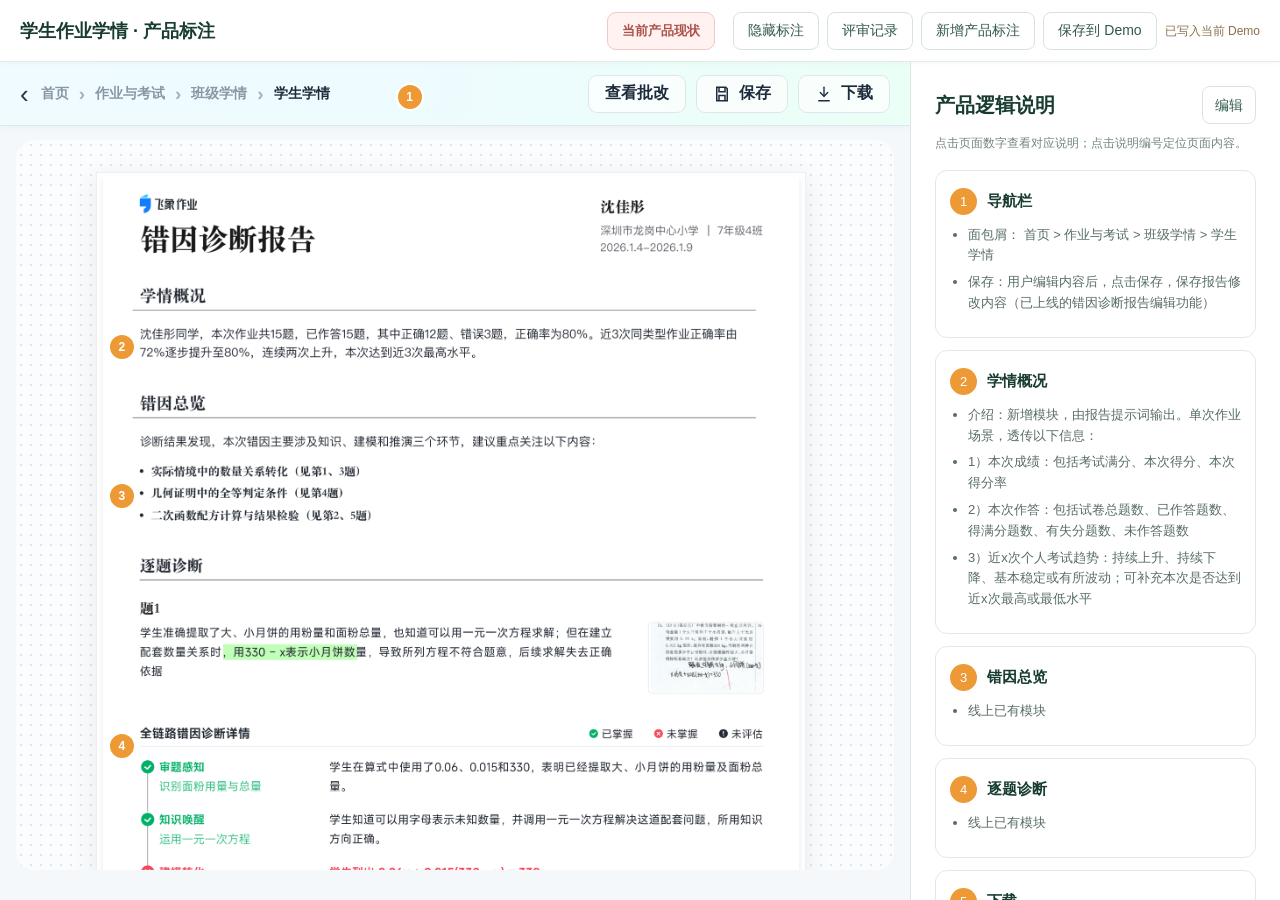
==== student.html @ 7cf66d48 "Merge class and student learning reports" ====
<!doctype html>
<html lang="zh-CN">
<head>
  <meta charset="utf-8">
  <meta name="viewport" content="width=device-width,initial-scale=1">
  <title>学生作业学情 · 产品标注</title>
  <style>
/* PinMark product-review skin. Keep these defaults consistent across demos. */
:root{--pm-orange:#ed9a36;--pm-ink:#183d30;--pm-muted:#586d62;--pm-line:#e1e9e4;--pm-selected:#fff8ed;--pm-selected-ring:#f8d6a4;--pm-panel-width:370px}
.pm-layout{display:grid;grid-template-columns:minmax(0,1fr) var(--pm-panel-width);height:calc(100vh - 62px);min-height:0}
.pm-layout>iframe{width:100%;height:100%;border:0;background:white}
.pm-layout.pm-notes-hidden{grid-template-columns:minmax(0,1fr)}
.pm-layout.pm-notes-hidden>.pm-panel{display:none}
.pm-panel{box-sizing:border-box;overflow:auto;background:white;border-left:1px solid #dce7e1;padding:24px;color:var(--pm-ink);font:14px/1.6 -apple-system,BlinkMacSystemFont,"PingFang SC","Microsoft YaHei",sans-serif}
.pm-panel.pm-floating{position:fixed;right:0;top:62px;bottom:0;width:var(--pm-panel-width);z-index:2147483644}
.pm-panel[hidden]{display:none!important}
.pm-panel h2{margin:0;font-size:20px;font-weight:700}
.pm-panel .pm-intro{color:#72867b;font-size:12px;margin:10px 0 16px}
.pm-note{box-sizing:border-box;padding:17px 14px;border:1px solid var(--pm-line);border-radius:12px;margin:12px 0;background:white;scroll-margin:20px}
.pm-note[data-active=true]{border-color:#e9a34d;background:var(--pm-selected);box-shadow:0 0 0 2px var(--pm-selected-ring)}
.pm-note h3{display:flex;align-items:center;gap:10px;font-size:15px;margin:0 0 10px;color:var(--pm-ink);line-height:1.6}
.pm-note ul{margin:0;padding-left:18px;font-size:13px;color:var(--pm-muted)}
.pm-note li{margin:6px 0;overflow-wrap:anywhere}
[data-pinmark-ui] button{cursor:pointer;font:inherit;border:1px solid #d8e5de;background:white;border-radius:8px;padding:7px 12px;color:#315847}
[data-pinmark-ui] button:hover{background:#f5f8f6}
[data-pinmark-ui] button:focus-visible{outline:2px solid var(--pm-orange);outline-offset:3px}
[data-pinmark-ui] .pm-number,[data-pinmark-ui] .pm-number:hover,[data-pinmark-ui] .pm-number:focus{box-sizing:border-box;display:inline-grid;place-items:center;flex:none;min-width:27px;height:27px;padding:0 5px;border:0;border-radius:50%;background:var(--pm-orange);color:white;font:400 13px/1 sans-serif}
.pm-actions{display:flex;gap:6px;flex-wrap:wrap;margin-top:12px}
.pm-actions button{font-size:12px;padding:4px 8px}
.pm-controls{display:inline-flex;gap:8px;align-items:center;flex-wrap:wrap}
.pm-controls button[aria-pressed=true]{border-color:var(--pm-orange);box-shadow:0 0 0 2px #fbe4c5}
.pm-status{font:12px/1.5 sans-serif;max-width:250px;color:#71572e}
.pm-review-list{border-top:1px solid var(--pm-line);padding-top:18px;margin-top:22px}
#pm-editor{box-sizing:border-box;position:fixed;z-index:2147483647;width:340px;max-width:calc(100vw - 16px);max-height:calc(100vh - 16px);overflow:auto;padding:16px;background:white;border:2px solid var(--pm-orange);border-radius:12px;box-shadow:0 12px 44px #0004;color:var(--pm-ink);font:14px/1.5 sans-serif}
#pm-editor[hidden],#pm-editor [hidden]{display:none!important}
#pm-editor label{display:block;margin:8px 0}
#pm-editor input,#pm-editor textarea{box-sizing:border-box;width:100%;padding:8px;border:1px solid #ccd4cf;border-radius:6px;font:inherit}
#pm-editor textarea{height:125px;resize:vertical}
#pm-editor .pm-error{color:#aa3424;min-height:20px}
@media(max-width:1000px){:root{--pm-panel-width:290px}.pm-panel{padding:14px}}

  </style>
  <style>
    :root{
      --brand:#1677ff;
      --ink:#172033;
      --muted:#798494;
      --line:#e6edf3;
      --shell:#f6f9fc;
      --toolbar-height:62px;
      --app-header-height:64px;
    }
    *{box-sizing:border-box}
    html{height:100%;overflow:hidden;background:#f4f8fb;color:var(--ink);font-family:-apple-system,BlinkMacSystemFont,"PingFang SC","Microsoft YaHei",sans-serif}
    body{height:100%;margin:0;min-width:1120px;overflow:hidden;background:#f4f8fb}
    button{font:inherit}

    #pinmarkReviewToolbar{
      position:fixed;inset:0 0 auto 0;height:var(--toolbar-height);z-index:2147483645;
      display:flex;align-items:center;gap:18px;padding:0 20px;background:#fff;
      border-bottom:1px solid #e5ece8;color:#183d30;
      box-shadow:0 1px 5px rgba(30,61,48,.04);
    }
    .pinmark-review-title{font-size:18px;white-space:nowrap;margin-right:auto}
    #pinmarkReviewToolbar .pinmark-current-product-button{
      flex:0 0 auto;min-height:38px;padding:7px 14px;border:1px solid #f0c8c4;border-radius:9px;
      background:#fff2f1;color:#ad514a;font-size:13px;font-weight:650;white-space:nowrap;
    }
    #pinmarkReviewToolbar .pinmark-current-product-button:hover{border-color:#e9b3ae;background:#ffe9e7;color:#98433d}
    #pinmarkReviewToolbar .pinmark-current-product-button:active{transform:translateY(1px)}
    #pinmarkReviewToolbar .pm-controls{flex-wrap:nowrap}
    #pinmarkReviewToolbar .pm-controls button{height:38px;padding:0 14px;border-color:#d7e4dc;font-size:14px;white-space:nowrap}
    #pinmarkReviewToolbar .pm-status{display:inline-block;max-width:210px;overflow:hidden;text-overflow:ellipsis;white-space:nowrap;color:#8a7048}
    #pinmarkProductNotes.pm-floating{top:var(--toolbar-height)}
    .pinmark-current-product-modal[hidden]{display:none!important}
    .pinmark-current-product-modal{position:fixed;inset:0;z-index:2147483646;display:flex;align-items:center;justify-content:center;padding:clamp(16px,3vw,48px);background:rgba(30,36,43,.48);backdrop-filter:blur(5px);-webkit-backdrop-filter:blur(5px)}
    .pinmark-current-product-dialog{display:flex;width:min(92vw,1040px);max-height:90vh;overflow:hidden;flex-direction:column;border:1px solid rgba(225,230,236,.96);border-radius:18px;background:#fff;box-shadow:0 28px 90px rgba(23,31,41,.28)}
    .pinmark-current-product-head{display:flex;flex:0 0 60px;align-items:center;padding:0 18px 0 22px;border-bottom:1px solid #edf0f3;background:#fff}
    .pinmark-current-product-title{margin:0;color:#28313d;font-size:17px;font-weight:680}
    .pinmark-current-product-close{display:inline-flex;align-items:center;justify-content:center;width:34px;height:34px;margin-left:auto;padding:0;border:0;border-radius:9px;background:#f2f4f7;color:#4e5969;font-size:22px;line-height:1;cursor:pointer}
    .pinmark-current-product-close:hover{background:#e9edf2;color:#1d2733}
    .pinmark-current-product-body{min-height:0;overflow:auto;padding:18px;background:#f5f7f9}
    .pinmark-current-product-image{display:block;width:100%;height:auto;border-radius:10px;background:#fff;box-shadow:0 2px 12px rgba(38,52,68,.08)}
    body.pinmark-current-product-open{overflow:hidden}
    body.pinmark-current-product-open #pm-pin-layer{display:none!important}

    .app-shell{width:calc(100% - var(--pm-panel-width));height:100vh;min-height:0;padding-top:var(--toolbar-height);overflow:hidden;transition:width .18s ease}
    body:not(.pinmark-product-notes-visible) .app-shell{width:100%}
    .app-header{
      position:sticky;top:0;z-index:20;height:var(--app-header-height);
      display:flex;align-items:center;justify-content:space-between;padding:0 24px;
      border-bottom:1px solid rgba(218,231,237,.9);
      background:linear-gradient(100deg,#effbff 0%,#eefbff 45%,#eafff6 100%);
      box-shadow:0 2px 8px rgba(33,76,92,.04);
    }
    .breadcrumb{display:flex;align-items:center;gap:10px;font-weight:600;font-size:14px;color:#8b96a3}
    .breadcrumb a{color:inherit;text-decoration:none}
    .breadcrumb a:hover{color:#202a3a}
    .breadcrumb .back{font-size:26px;line-height:1;color:#263142;margin-right:2px;font-weight:400}
    .breadcrumb .sep{color:#a8b0b9;font-size:19px}
    .breadcrumb .current{color:#202a3a;font-weight:750}
    .app-header-actions{display:flex;align-items:center;gap:10px}
    .app-save{
      display:inline-flex;align-items:center;gap:8px;height:38px;padding:0 16px;border:1px solid #dce7eb;border-radius:9px;
      background:rgba(255,255,255,.7);color:#1d2b3a;font-weight:650;cursor:pointer;
    }
    .app-save:hover{background:#fff;border-color:#bfd1d9}
    .app-save svg{width:18px;height:18px}

    .report-canvas{
      position:relative;height:calc(100vh - var(--toolbar-height) - var(--app-header-height) - 44px);min-height:0;
      margin:16px 20px 28px;padding:38px 56px 76px;overflow-x:hidden;overflow-y:auto;scrollbar-gutter:stable;border-radius:18px;
      background-color:#fbfcfd;
      background-image:radial-gradient(circle,#dfe6ea 1px,transparent 1.2px);
      background-size:10px 10px;
    }
    .report-canvas::-webkit-scrollbar{width:8px}
    .report-canvas::-webkit-scrollbar-track{background:transparent}
    .report-canvas::-webkit-scrollbar-thumb{border:2px solid transparent;border-radius:999px;background:#c7d1d8;background-clip:padding-box}
    .report-canvas::-webkit-scrollbar-thumb:hover{background:#aebac3;background-clip:padding-box}
    .report-wrap{position:relative;width:min(920px,calc(100% - 120px));min-width:620px;margin:0 auto}
    body:not(.pinmark-product-notes-visible) .report-wrap{width:min(920px,calc(100% - 120px))}
    .report-page{position:relative;width:100%;background:#fff;border:1px solid #edf0f2;box-shadow:0 7px 24px rgba(32,58,69,.09)}
    .report-page img{display:block;width:100%;height:auto;background:#fff}
    .report-region{position:absolute;z-index:2;left:0;right:0;background:transparent;border:0;padding:0;cursor:default}
    .report-region:focus-visible{outline:2px dashed rgba(22,119,255,.45);outline-offset:-5px}
    #reportHeaderAnchor{top:0;height:7%}
    #learningOverviewAnchor{top:7%;height:10%}
    #causeOverviewAnchor{top:17%;height:11%}
    #questionDiagnosisAnchor{top:28%;bottom:0}
    .toast{
      position:fixed;z-index:2147483643;left:calc((100% - var(--pm-panel-width))/2);top:calc(var(--toolbar-height) + 18px);
      transform:translate(-50%,-8px);padding:10px 16px;border-radius:9px;background:rgba(24,39,52,.9);color:#fff;
      font-size:14px;opacity:0;pointer-events:none;transition:.2s ease;
    }
    body:not(.pinmark-product-notes-visible) .toast{left:50%}
    .toast.show{opacity:1;transform:translate(-50%,0)}
    @media(max-width:1320px){
      body{min-width:1000px}
      .app-header{padding:0 20px}
      .report-canvas{margin:14px 16px 24px;padding:32px 40px 64px}
      .report-wrap{width:min(880px,calc(100% - 80px));min-width:600px}
    }
  </style>
</head>
<body class="pinmark-product-draft pinmark-product-notes-visible">
  <header id="pinmarkReviewToolbar" data-pinmark-ui>
    <strong class="pinmark-review-title">学生作业学情 · 产品标注</strong>
    <button class="pinmark-current-product-button" id="pinmarkCurrentProductButton" type="button">当前产品现状</button>
  </header>

  <div class="app-shell">
    <header id="appHeader" class="app-header" aria-label="页面导航">
      <nav class="breadcrumb" aria-label="面包屑">
        <a class="back" href="index.html" aria-label="返回班级作业学情">‹</a>
        <span>首页</span><span class="sep">›</span>
        <span>作业与考试</span><span class="sep">›</span>
        <a href="index.html">班级学情</a><span class="sep">›</span>
        <span class="current">学生学情</span>
      </nav>
      <div class="app-header-actions">
        <button id="viewHomeworkReviewButton" class="app-save" type="button" aria-label="查看本次作业批改">查看批改</button>
        <button id="appSaveButton" class="app-save" type="button" aria-label="保存学生学情报告">
          <svg viewBox="0 0 24 24" fill="none" stroke="currentColor" stroke-width="2" aria-hidden="true"><path d="M5 3h12l2 2v16H5z"/><path d="M8 3v6h8V3M8 21v-7h8v7"/></svg>
          保存
        </button>
        <button id="reportDownloadButton" class="app-save" type="button" aria-label="下载错因诊断报告 PDF">
          <svg viewBox="0 0 24 24" fill="none" stroke="currentColor" stroke-width="1.8" stroke-linecap="round" stroke-linejoin="round" aria-hidden="true"><path d="M12 3v12"/><path d="m7 10 5 5 5-5"/><path d="M5 21h14"/></svg>
          下载
        </button>
      </div>
    </header>

    <main id="reportCanvas" class="report-canvas">
      <div class="report-wrap">
        <article id="reportPage" class="report-page" aria-label="沈佳彤单次作业错因诊断报告">
          <img id="reportImage" alt="沈佳彤单次作业错因诊断报告" src="[data-uri]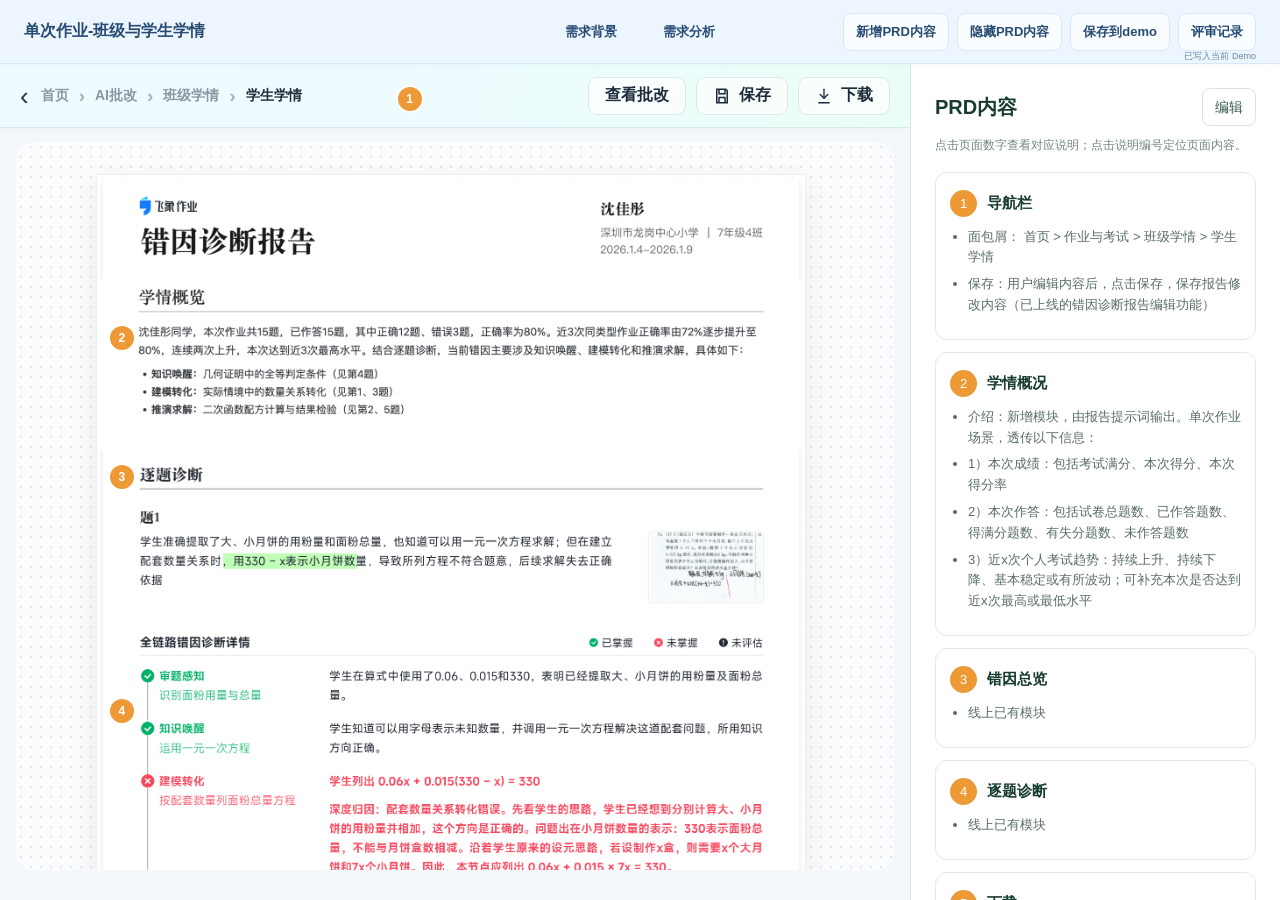
